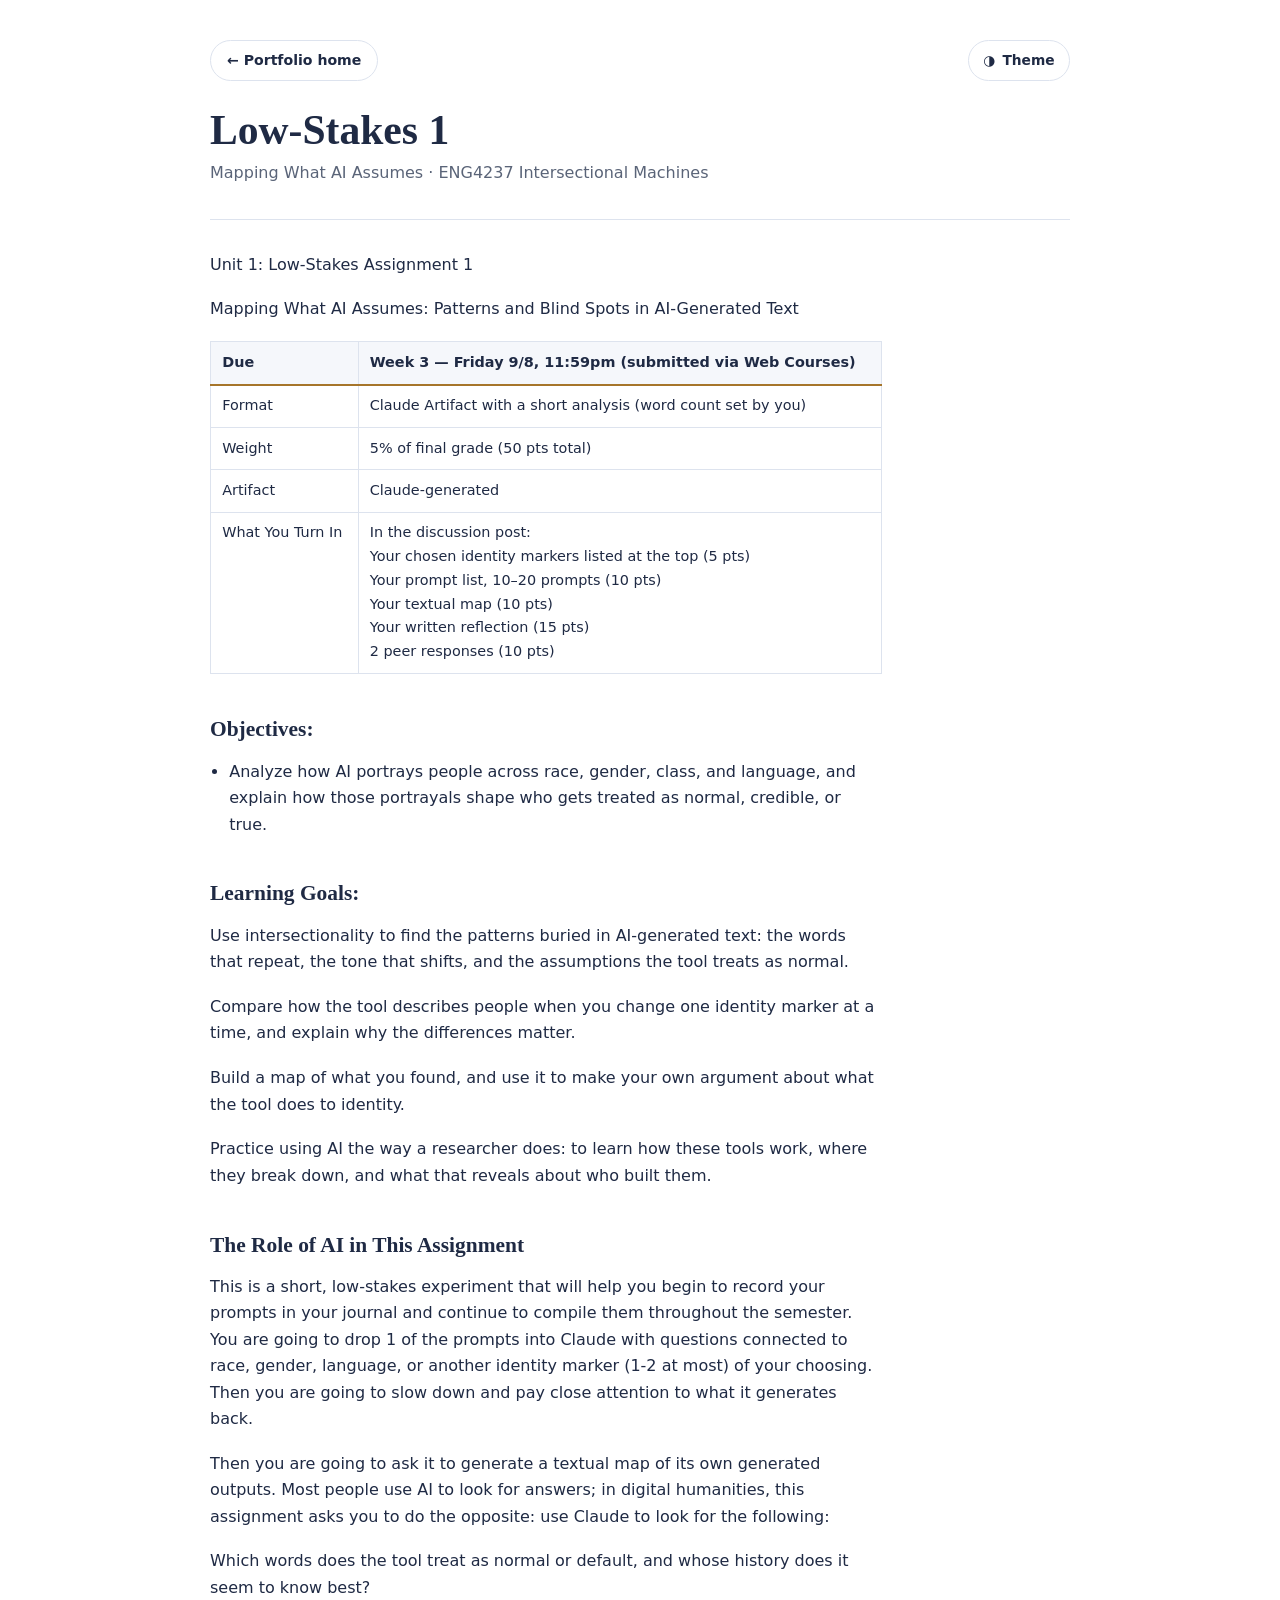
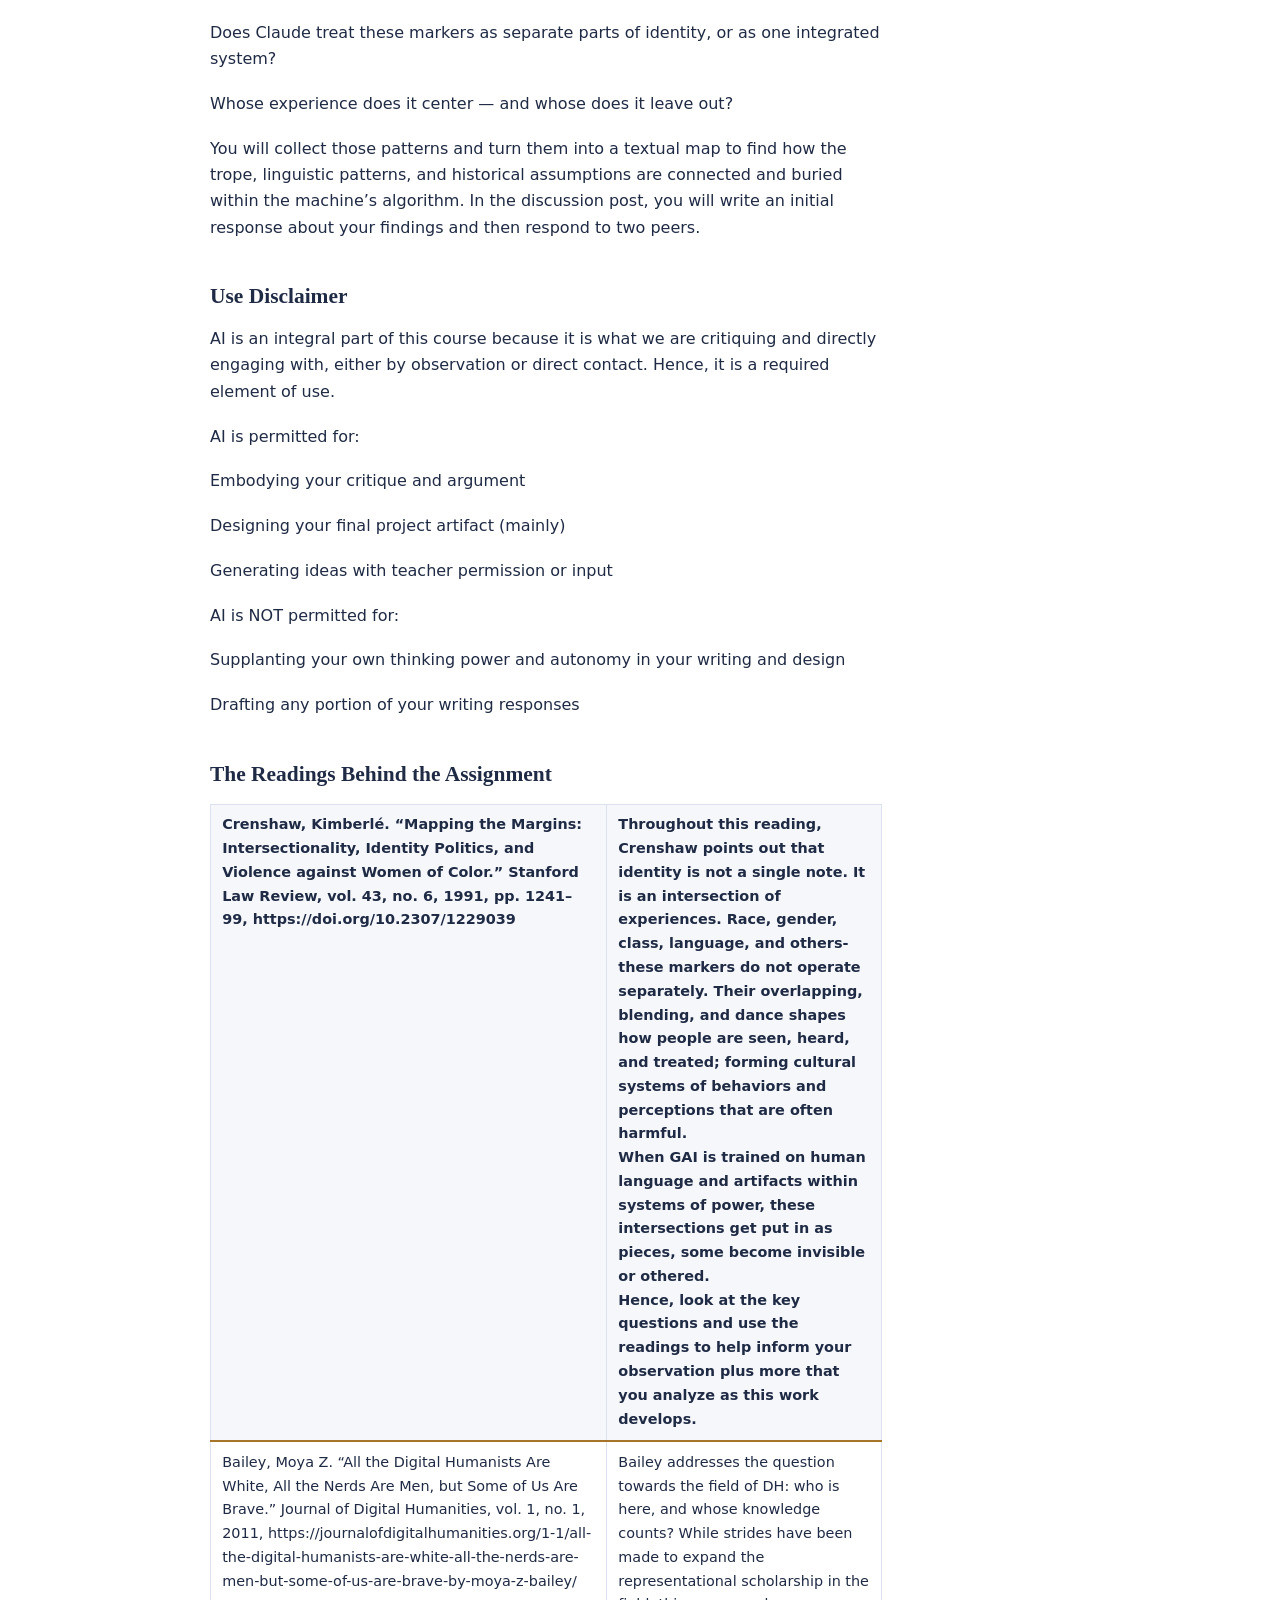
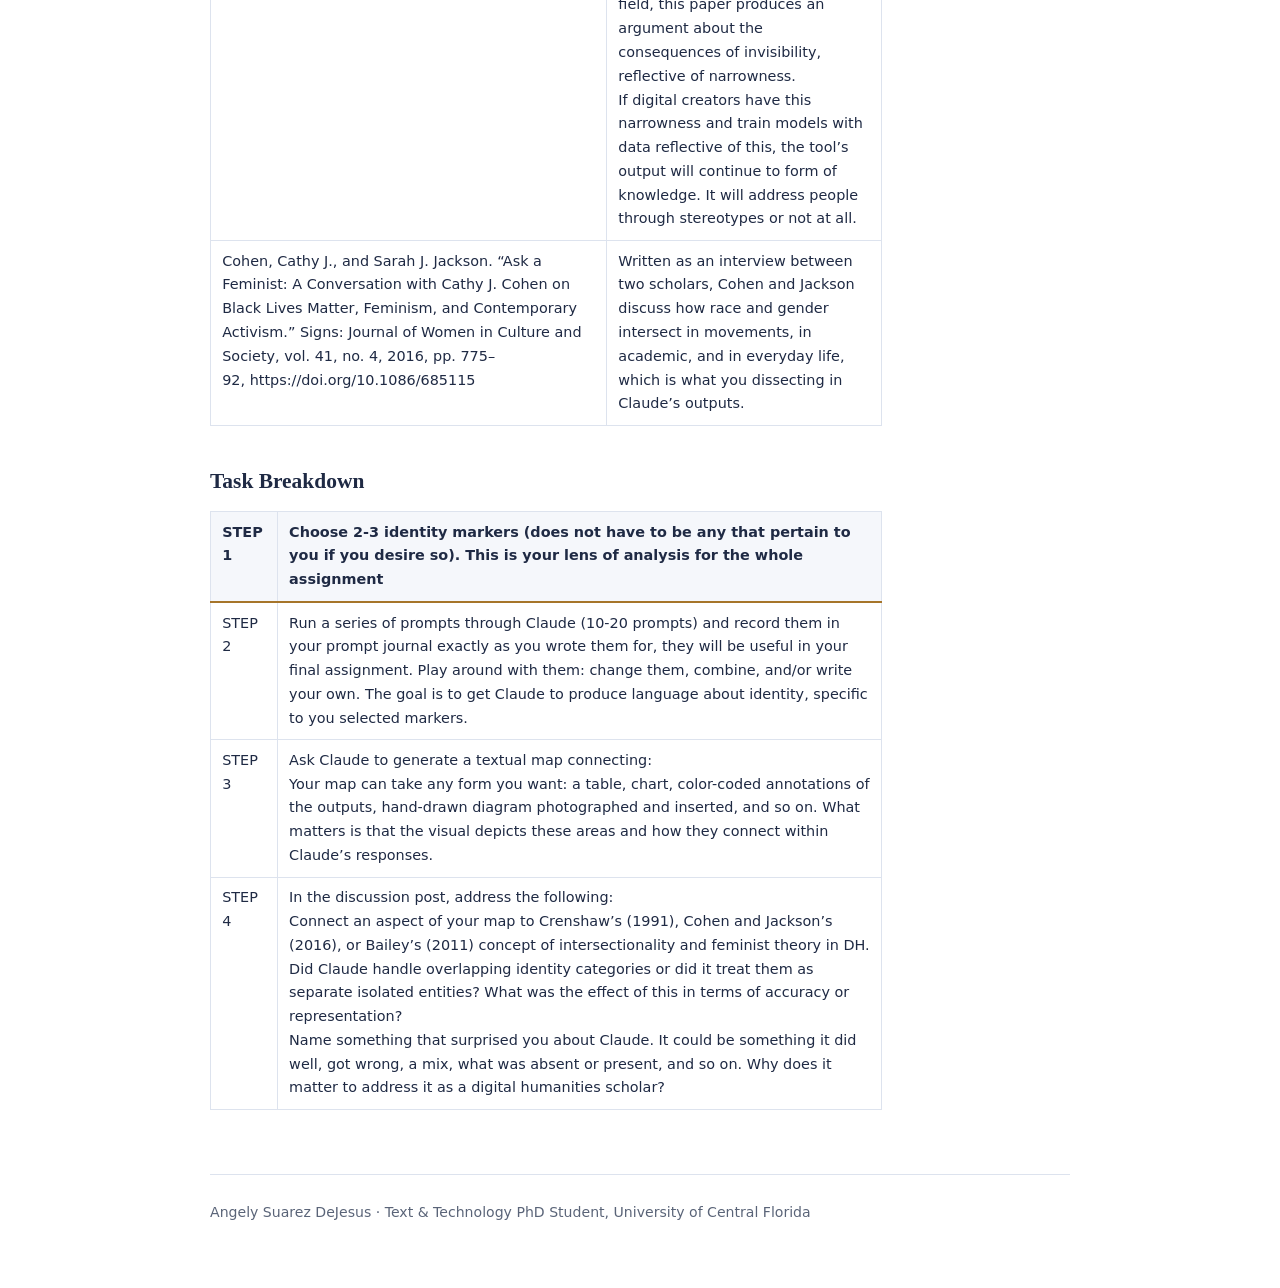
==== low-stakes-1.html @ 9d3883b4 "Match the assignment document palette and add a theme toggle The site had borrowed its colours from " ====
<!DOCTYPE html>
<html lang="en">
<head>
<meta charset="utf-8">
<meta name="viewport" content="width=device-width,initial-scale=1">
<title>Low-Stakes 1 — ENG4237</title>
<meta name="description" content="Low-Stakes 1: Mapping What AI Assumes.">
<link rel="stylesheet" href="assets/style.css">
<script>(function(){try{var t=localStorage.getItem("theme");
if(t){document.documentElement.setAttribute("data-theme",t);}}catch(e){}})();</script>
<link rel="icon" href="data:image/svg+xml,%3Csvg xmlns='http://www.w3.org/2000/svg' viewBox='0 0 100 100'%3E%3Ccircle cx='50' cy='50' r='46' fill='%236b2d5c'/%3E%3Ctext x='50' y='68' font-size='54' text-anchor='middle' fill='%23fff' font-family='Georgia,serif'%3EIM%3C/text%3E%3C/svg%3E">
</head>
<body>
<a class="skip" href="#main">Skip to content</a>
<div class="wrap">
<div class="topbar"><a class="homebtn" href="index.html">&larr; Portfolio home</a><button class="themebtn" type="button" data-theme-toggle
        aria-label="Switch between light and dark">
  <span aria-hidden="true" class="t-dark">◑</span>
  <span aria-hidden="true" class="t-light">◐</span>
  <span class="t-label">Theme</span>
</button></div>
<div class="page-head">
  <h1>Low-Stakes 1</h1>
  <p class="role">Mapping What AI Assumes · ENG4237 Intersectional Machines</p>
</div>
<main id="main" class="prose">
<p>Unit 1:  Low-Stakes Assignment 1</p>
<p>Mapping What AI Assumes: Patterns and Blind Spots in AI-Generated Text</p>
<div class="tablewrap"><table><tr><th>Due</th><th>Week 3 — Friday 9/8, 11:59pm (submitted via Web Courses)</th></tr><tr><td>Format</td><td>Claude Artifact with a short analysis (word count set by you)</td></tr><tr><td>Weight</td><td>5% of final grade (50 pts total)</td></tr><tr><td>Artifact </td><td>Claude-generated</td></tr><tr><td>What You Turn In</td><td>In the discussion post:<br>Your chosen identity markers listed at the top (5 pts)<br>Your prompt list, 10–20 prompts (10 pts)<br>Your textual map (10 pts)<br>Your written reflection (15 pts)<br>2 peer responses (10 pts)</td></tr></table></div>
<h2>Objectives:</h2>
<ul><li>Analyze how AI portrays people across race, gender, class, and language, and explain how those portrayals shape who gets treated as normal, credible, or true.</li></ul>
<h2>Learning Goals:</h2>
<p>Use intersectionality to find the patterns buried in AI-generated text: the words that repeat, the tone that shifts, and the assumptions the tool treats as normal.</p>
<p>Compare how the tool describes people when you change one identity marker at a time, and explain why the differences matter.</p>
<p>Build a map of what you found, and use it to make your own argument about what the tool does to identity.</p>
<p>Practice using AI the way a researcher does: to learn how these tools work, where they break down, and what that reveals about who built them.</p>
<h2>The Role of AI in This Assignment</h2>
<p>This is a short, low-stakes experiment that will help you begin to record your prompts in your journal and continue to compile them throughout the semester. You are going to drop 1 of the prompts into Claude with questions connected to race, gender, language, or another identity marker (1-2 at most) of your choosing. Then you are going to slow down and pay close attention to what it generates back.</p>
<p>Then you are going to ask it to generate a textual map of its own generated outputs. Most people use AI to look for answers; in digital humanities, this assignment asks you to do the opposite: use Claude to look for the following:</p>
<p>Which words does the tool treat as normal or default, and whose history does it seem to know best?</p>
<p>Does Claude treat these markers as separate parts of identity, or as one integrated system?</p>
<p>Whose experience does it center — and whose does it leave out?</p>
<p>You will collect those patterns and turn them into a textual map to find how the trope, linguistic patterns, and historical assumptions are connected and buried within the machine’s algorithm. In the discussion post, you will write an initial response about your findings and then respond to two peers.</p>
<h2>Use Disclaimer</h2>
<p>AI is an integral part of this course because it is what we are critiquing and directly engaging with, either by observation or direct contact. Hence, it is a required element of use.</p>
<p>AI is permitted for:</p>
<p>Embodying your critique and argument</p>
<p>Designing your final project artifact (mainly)</p>
<p>Generating ideas with teacher permission or input</p>
<p>AI is NOT permitted for:</p>
<p>Supplanting your own thinking power and autonomy in your writing and design</p>
<p>Drafting any portion of your writing responses</p>
<h2>The Readings Behind the Assignment</h2>
<div class="tablewrap"><table><tr><th>Crenshaw, Kimberlé. “Mapping the Margins: Intersectionality, Identity Politics, and Violence against Women of Color.” Stanford Law Review, vol. 43, no. 6, 1991, pp. 1241–99,  https://doi.org/10.2307/1229039</th><th>Throughout this reading, Crenshaw points out that identity is not a single note. It is an intersection of experiences. Race, gender, class, language, and others-these markers do not operate separately. Their overlapping, blending, and dance shapes how people are seen, heard, and treated; forming cultural systems of behaviors and perceptions that are often harmful. <br>When GAI is trained on human language and artifacts within systems of power, these intersections get put in as pieces, some become invisible or othered. <br>Hence, look at the key questions and use the readings to help inform your observation plus more that you analyze as this work develops.</th></tr><tr><td>Bailey, Moya Z. “All the Digital Humanists Are White, All the Nerds Are Men, but Some of Us Are Brave.” Journal of Digital Humanities, vol. 1, no. 1, 2011, https://journalofdigitalhumanities.org/1-1/all-the-digital-humanists-are-white-all-the-nerds-are-men-but-some-of-us-are-brave-by-moya-z-bailey/</td><td>Bailey addresses the question towards the field of DH: who is here, and whose knowledge counts? While strides have been made to expand the representational scholarship in the field, this paper produces an argument about the consequences of invisibility, reflective of narrowness. <br>If digital creators have this narrowness and train models with data reflective of this, the tool’s output will continue to form of knowledge. It will address people through stereotypes or not at all.</td></tr><tr><td>Cohen, Cathy J., and Sarah J. Jackson. “Ask a Feminist: A Conversation with Cathy J. Cohen on Black Lives Matter, Feminism, and Contemporary Activism.” Signs: Journal of Women in Culture and Society, vol. 41, no. 4, 2016, pp. 775–92, https://doi.org/10.1086/685115</td><td>Written as an interview between two scholars, Cohen and Jackson discuss how race and gender intersect in movements, in academic, and in everyday life, which is what you dissecting in Claude’s outputs. </td></tr></table></div>
<h2>Task Breakdown</h2>
<div class="tablewrap"><table><tr><th>STEP 1</th><th>Choose 2-3 identity markers (does not have to be any that pertain to you if you desire so). This is your lens of analysis for the whole assignment</th></tr><tr><td>STEP 2</td><td>Run a series of prompts through Claude (10-20 prompts) and record them in your prompt journal exactly as you wrote them for, they will be useful in your final assignment. Play around with them: change them, combine, and/or write your own. The goal is to get Claude to produce language about identity, specific to you selected markers.</td></tr><tr><td>STEP 3</td><td>Ask Claude to generate a textual map connecting:<br>Your map can take any form you want: a table, chart, color-coded annotations of the outputs, hand-drawn diagram photographed and inserted, and so on. What matters is that the visual depicts these areas and how they connect within Claude’s responses. </td></tr><tr><td>STEP 4</td><td>In the discussion post, address the following:<br>Connect an aspect of your map to Crenshaw’s (1991), Cohen and Jackson’s (2016), or Bailey’s (2011) concept of intersectionality and feminist theory in DH. <br>Did Claude handle overlapping identity categories or did it treat them as separate isolated entities? What was the effect of this in terms of accuracy or representation?<br>Name something that surprised you about Claude. It could be something it did well, got wrong, a mix, what was absent or present, and so on. Why does it matter to address it as a digital humanities scholar?</td></tr></table></div>
</main>
<footer>Angely Suarez DeJesus · Text &amp; Technology PhD Student, University of Central Florida</footer>
</div>
<script>
document.querySelectorAll("[data-theme-toggle]").forEach(function(btn){
  btn.addEventListener("click", function(){
    var root = document.documentElement;
    var dark = root.getAttribute("data-theme") === "dark" ||
      (!root.getAttribute("data-theme") &&
       matchMedia("(prefers-color-scheme: dark)").matches);
    var next = dark ? "light" : "dark";
    root.setAttribute("data-theme", next);
    try { localStorage.setItem("theme", next); } catch (e) {}
  });
});
</script>
</body>
</html>
---- assets/style.css ----
:root{
  --font-sans:"Segoe UI",system-ui,-apple-system,Roboto,Helvetica,Arial,sans-serif;
  --font-serif:"Iowan Old Style","Palatino Linotype",Palatino,Georgia,"Times New Roman",serif;
  /* palette taken from the assignment document: deep navy 1F2A44, pale
     blue-grey F5F7FB, bronze accent. The bronze is darkened for link text in
     light mode -- A6752A only reaches 4.04:1 on white, under the AA floor. */
  --bg:#ffffff; --text:#1f2a44; --text-soft:#5a6478; --line:#dde3ee;
  --card:#1f2a44; --card-text:#ffffff; --card-soft:#c3cbdb;
  --accent:#8c6224; --accent-line:#a6752a; --accent-soft:#f5f7fb;
  --focus:#1a73e8; --radius:16px; --maxw:900px;
  --shadow:0 2px 6px rgba(0,0,0,.14),0 14px 40px rgba(0,0,0,.10);
  --shadow-sm:0 1px 3px rgba(0,0,0,.16);
}
:root[data-theme="dark"]{
  --bg:#141b2b; --text:#eef1f7; --text-soft:#a9b2c4; --line:#2b3448;
  --card:#f5f7fb; --card-text:#1f2a44; --card-soft:#5a6478;
  --accent:#c08a3e; --accent-line:#c08a3e; --accent-soft:#1c2437;
  --focus:#7db1ff;
  --shadow:0 2px 6px rgba(0,0,0,.5),0 16px 44px rgba(0,0,0,.45);
}
@media (prefers-color-scheme:dark){
  :root:not([data-theme="light"]){
    --bg:#141b2b; --text:#eef1f7; --text-soft:#a9b2c4; --line:#2b3448;
    --card:#f5f7fb; --card-text:#1f2a44; --card-soft:#5a6478;
    --accent:#c08a3e; --accent-line:#c08a3e; --accent-soft:#1c2437;
    --focus:#7db1ff;
    --shadow:0 2px 6px rgba(0,0,0,.5),0 16px 44px rgba(0,0,0,.45);
  }
}
*{box-sizing:border-box}
body{margin:0;background:var(--bg);color:var(--text);font-family:var(--font-sans);
  line-height:1.65;-webkit-font-smoothing:antialiased}
.wrap{max-width:var(--maxw);margin:0 auto;padding:2.5rem 1.25rem 4rem}
a{color:inherit}
:focus-visible{outline:3px solid var(--focus);outline-offset:3px;border-radius:6px}
.skip{position:absolute;left:-9999px}
.skip:focus{left:1rem;top:1rem;position:fixed;background:var(--bg);padding:.6rem 1rem;
  border:2px solid var(--focus);border-radius:8px;z-index:99}

/* ---------- masthead ---------- */
.masthead{display:flex;gap:1.6rem;align-items:center;flex-wrap:wrap;
  padding-bottom:2rem;border-bottom:1px solid var(--line)}
.portrait{width:132px;height:132px;border-radius:50%;flex:0 0 auto;position:relative;
  background:var(--accent-soft);display:grid;place-items:center;overflow:hidden;
  box-shadow:var(--shadow-sm)}
.portrait img{position:absolute;inset:0;width:100%;height:100%;
  object-fit:cover;display:block}
.portrait .initials{font-family:var(--font-serif);font-size:2.4rem;color:var(--accent);
  letter-spacing:.02em}
.masthead-text{flex:1 1 18rem;min-width:0}
h1{font-family:var(--font-serif);font-size:clamp(1.9rem,4vw,2.6rem);line-height:1.15;
  margin:0 0 .35rem}
.role{color:var(--text-soft);margin:0 0 .6rem}
.contact{font-size:.94rem;color:var(--text-soft);margin:0}
.contact a{color:var(--accent);text-decoration-thickness:1px;text-underline-offset:3px}

/* ---------- intro ---------- */
.intro{font-family:var(--font-serif);font-size:1.16rem;line-height:1.6;
  margin:2rem 0 .5rem;max-width:62ch}

/* ---------- clickable cards ---------- */
h2.section-label{font-size:.82rem;letter-spacing:.12em;text-transform:uppercase;
  color:var(--text-soft);font-weight:700;margin:2.6rem 0 1rem}
.cards{display:grid;gap:1rem;grid-template-columns:1fr;list-style:none;padding:0;margin:0}
@media(min-width:680px){.cards{grid-template-columns:1fr 1fr}.cards li.wide{grid-column:1/-1}}
.card{display:block;text-decoration:none;background:var(--card);color:var(--card-text);
  border-radius:var(--radius);padding:1.5rem 1.6rem;height:100%;
  box-shadow:var(--shadow-sm);transition:transform .16s ease,box-shadow .16s ease}
.card:hover,.card:focus-visible{transform:translateY(-3px);box-shadow:var(--shadow)}
.card .eyebrow{font-size:.75rem;letter-spacing:.11em;text-transform:uppercase;
  color:var(--card-soft);font-weight:700;display:block;margin-bottom:.5rem}
.card h3{font-family:var(--font-serif);font-size:1.32rem;margin:0 0 .5rem;line-height:1.25}
.card p{margin:0;color:var(--card-soft);font-size:.95rem;line-height:1.55}
.card .go{display:inline-block;margin-top:.9rem;font-size:.88rem;font-weight:600;
  color:var(--card-text);border-bottom:1px solid currentColor;padding-bottom:1px}

/* ---------- top bar: home button + theme toggle ---------- */
.topbar{display:flex;align-items:center;gap:.6rem;margin-bottom:1.6rem}
.topbar-end{justify-content:flex-end}
.themebtn{margin-left:auto;display:inline-flex;align-items:center;gap:.45rem;
  padding:.5rem .9rem;border:1px solid var(--line);border-radius:999px;
  background:transparent;color:var(--text);font:inherit;font-size:.86rem;
  font-weight:600;cursor:pointer;
  transition:background .15s ease,border-color .15s ease,color .15s ease}
.themebtn:hover,.themebtn:focus-visible{background:var(--accent-soft);
  border-color:var(--accent-line);color:var(--accent)}
.themebtn .t-light{display:none}
:root[data-theme="dark"] .themebtn .t-dark{display:none}
:root[data-theme="dark"] .themebtn .t-light{display:inline}
@media (prefers-color-scheme:dark){
  :root:not([data-theme="light"]) .themebtn .t-dark{display:none}
  :root:not([data-theme="light"]) .themebtn .t-light{display:inline}
}

/* ---------- home button ---------- */
.homebtn{display:inline-block;padding:.5rem 1rem;
  border:1px solid var(--line);border-radius:999px;text-decoration:none;
  font-size:.88rem;font-weight:600;color:var(--text);
  transition:background .15s ease,border-color .15s ease}
.homebtn:hover,.homebtn:focus-visible{background:var(--accent-soft);
  border-color:var(--accent);color:var(--accent)}

/* ---------- reading page ---------- */
.page-head{padding-bottom:1.4rem;border-bottom:1px solid var(--line);margin-bottom:2rem}
.back{display:inline-block;font-size:.9rem;color:var(--accent);text-decoration:none;
  margin-bottom:1.2rem;font-weight:600}
.back:hover{text-decoration:underline}
.prose{max-width:66ch}
.prose h2{font-family:var(--font-serif);font-size:1.34rem;margin:2.4rem 0 .7rem}
.prose p{margin:0 0 1.15rem}
.prose ul{margin:0 0 1.15rem 1.2rem;padding:0}
.prose li{margin:0 0 .4rem}
.tablewrap{overflow-x:auto;margin:0 0 1.6rem;-webkit-overflow-scrolling:touch}
.prose table{border-collapse:collapse;min-width:100%;font-size:.9rem}
.prose th,.prose td{border:1px solid var(--line);padding:.55rem .7rem;
  text-align:left;vertical-align:top}
.prose th{background:var(--accent-soft);font-weight:700;
  border-bottom:2px solid var(--accent-line)}
footer{margin-top:4rem;padding-top:1.6rem;border-top:1px solid var(--line);
  color:var(--text-soft);font-size:.88rem}
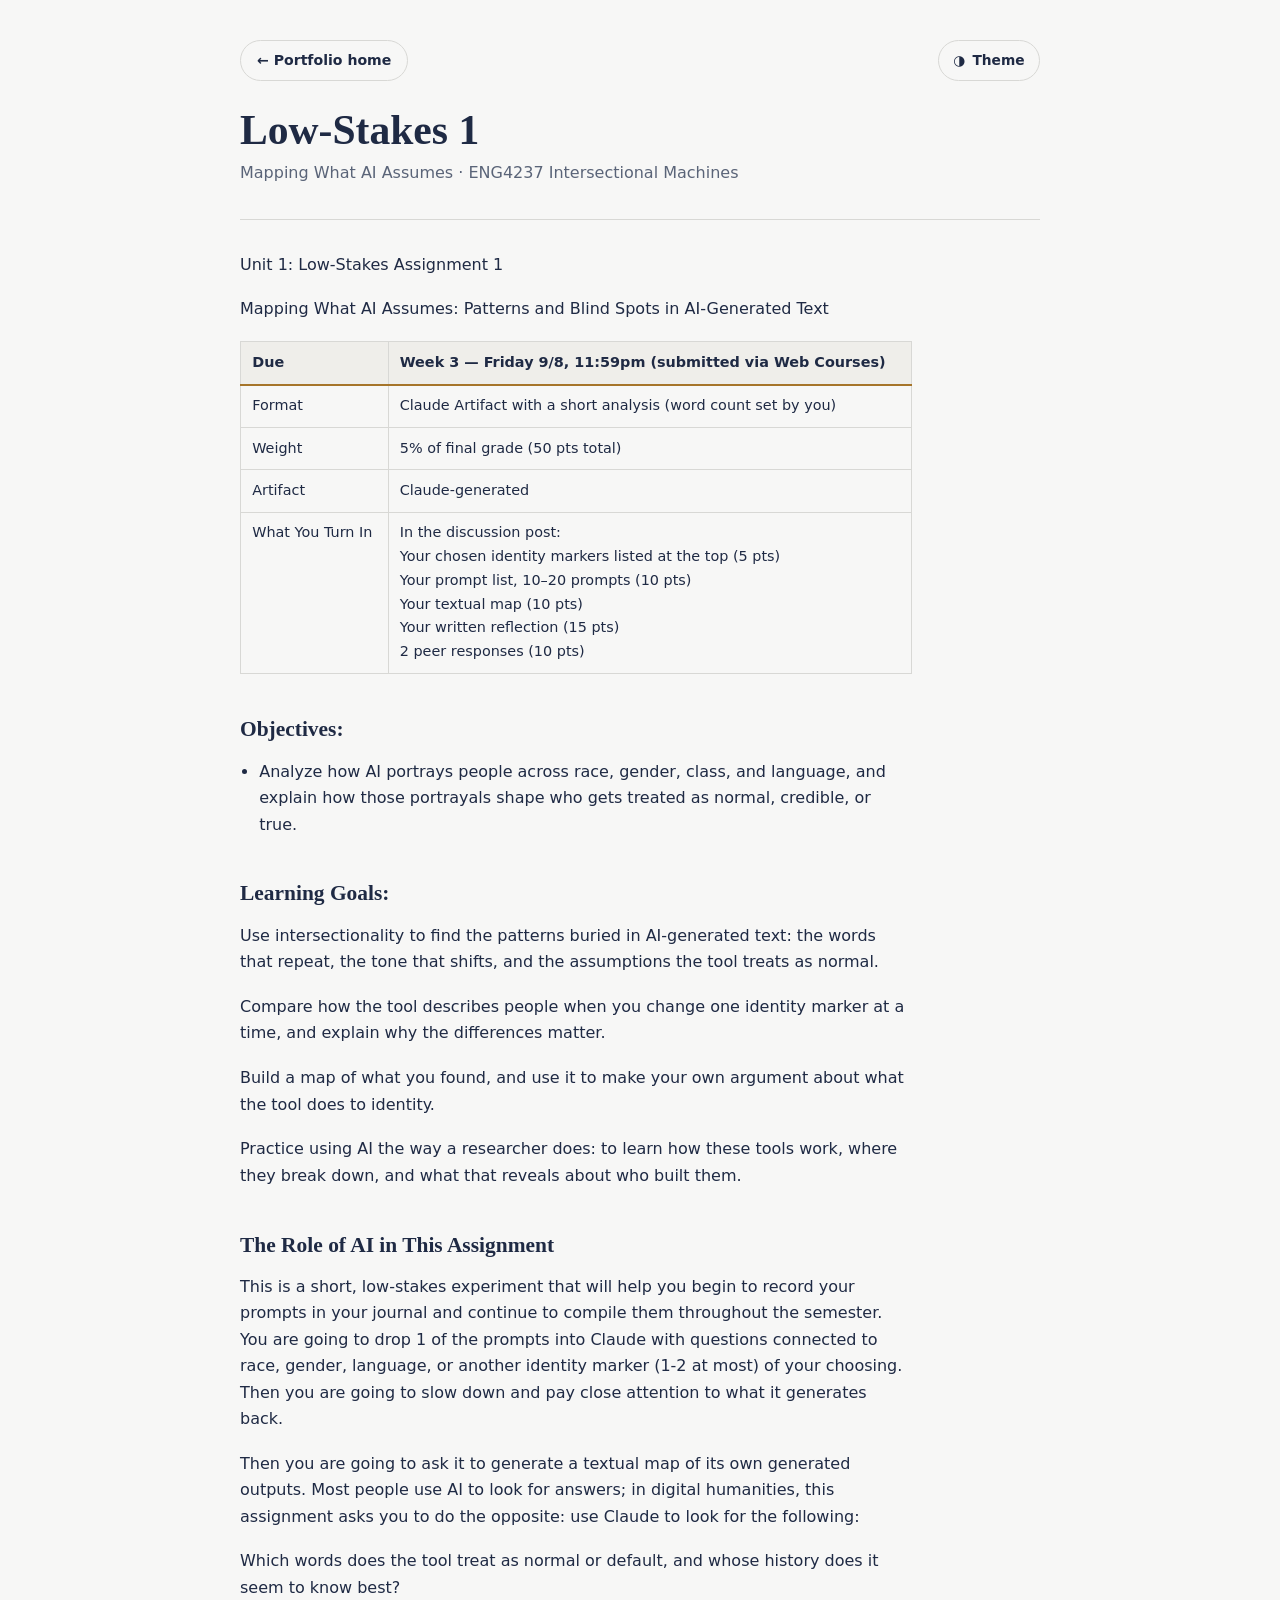
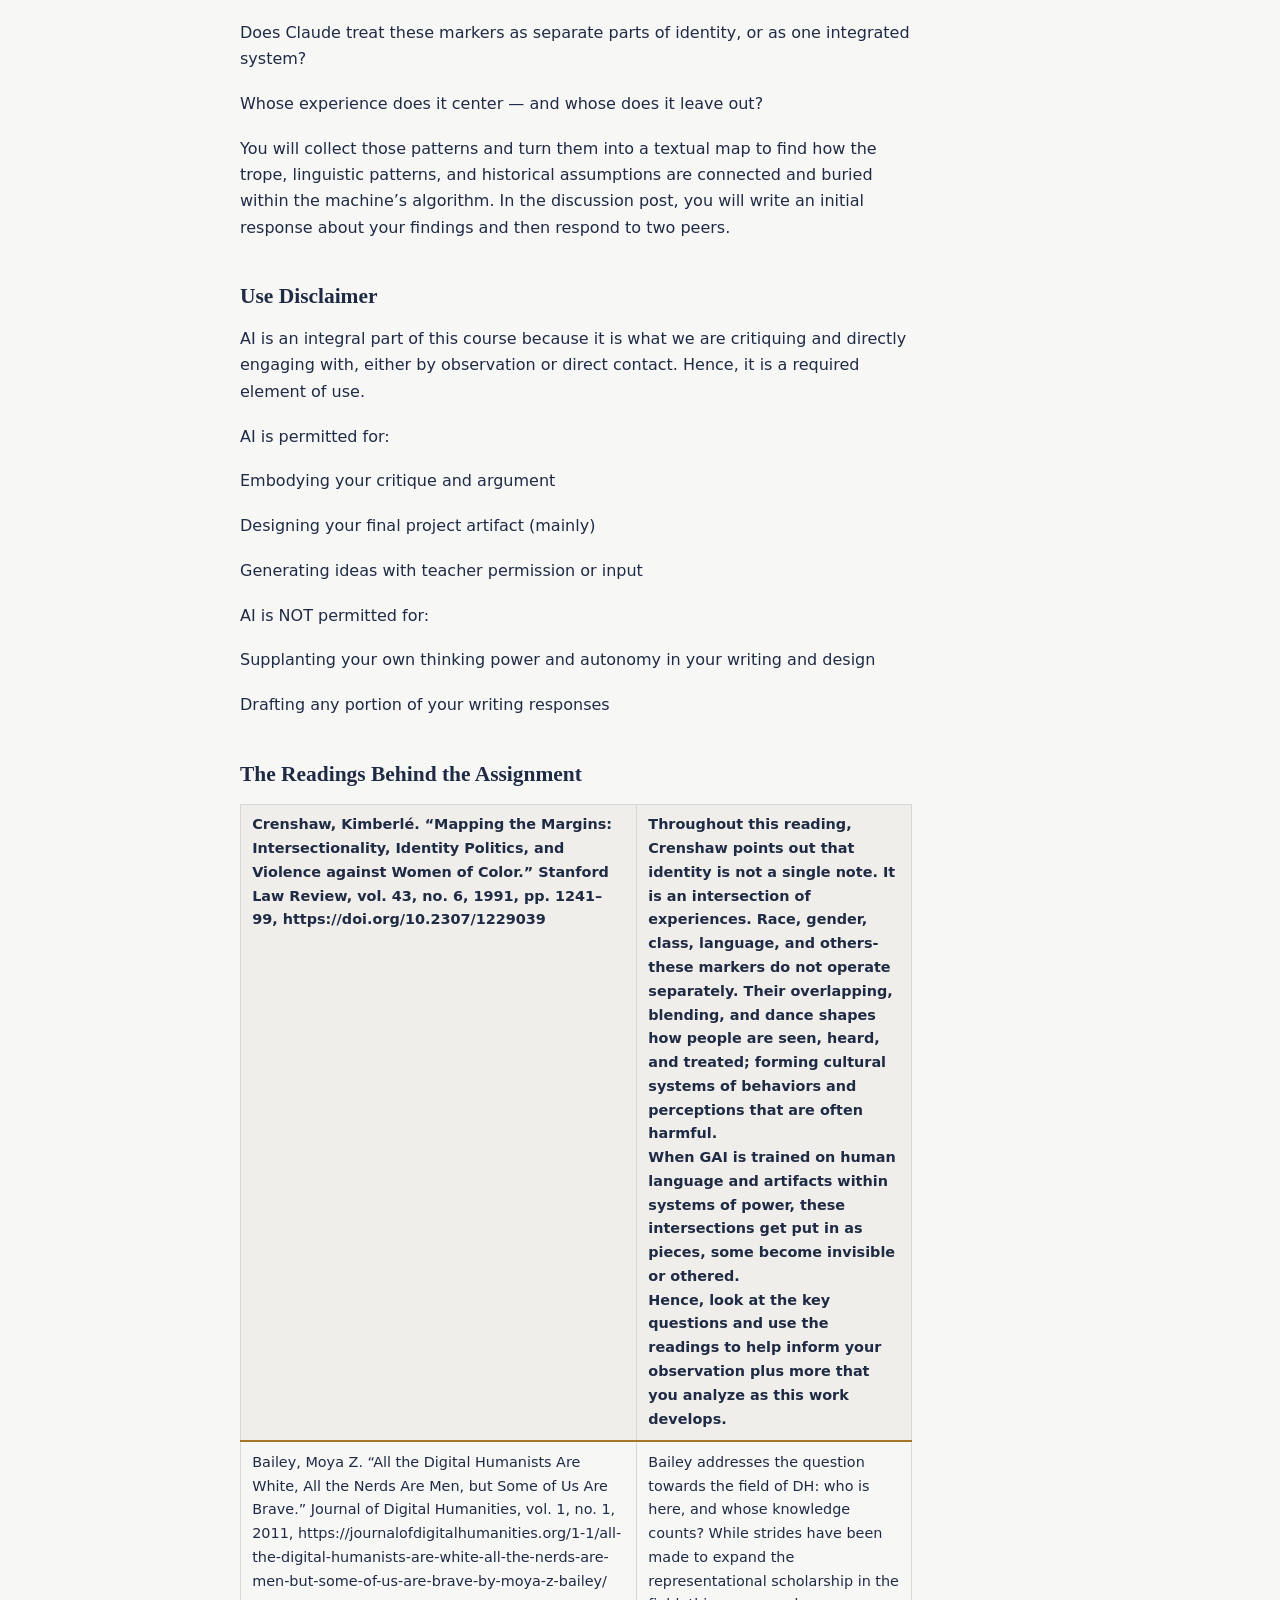
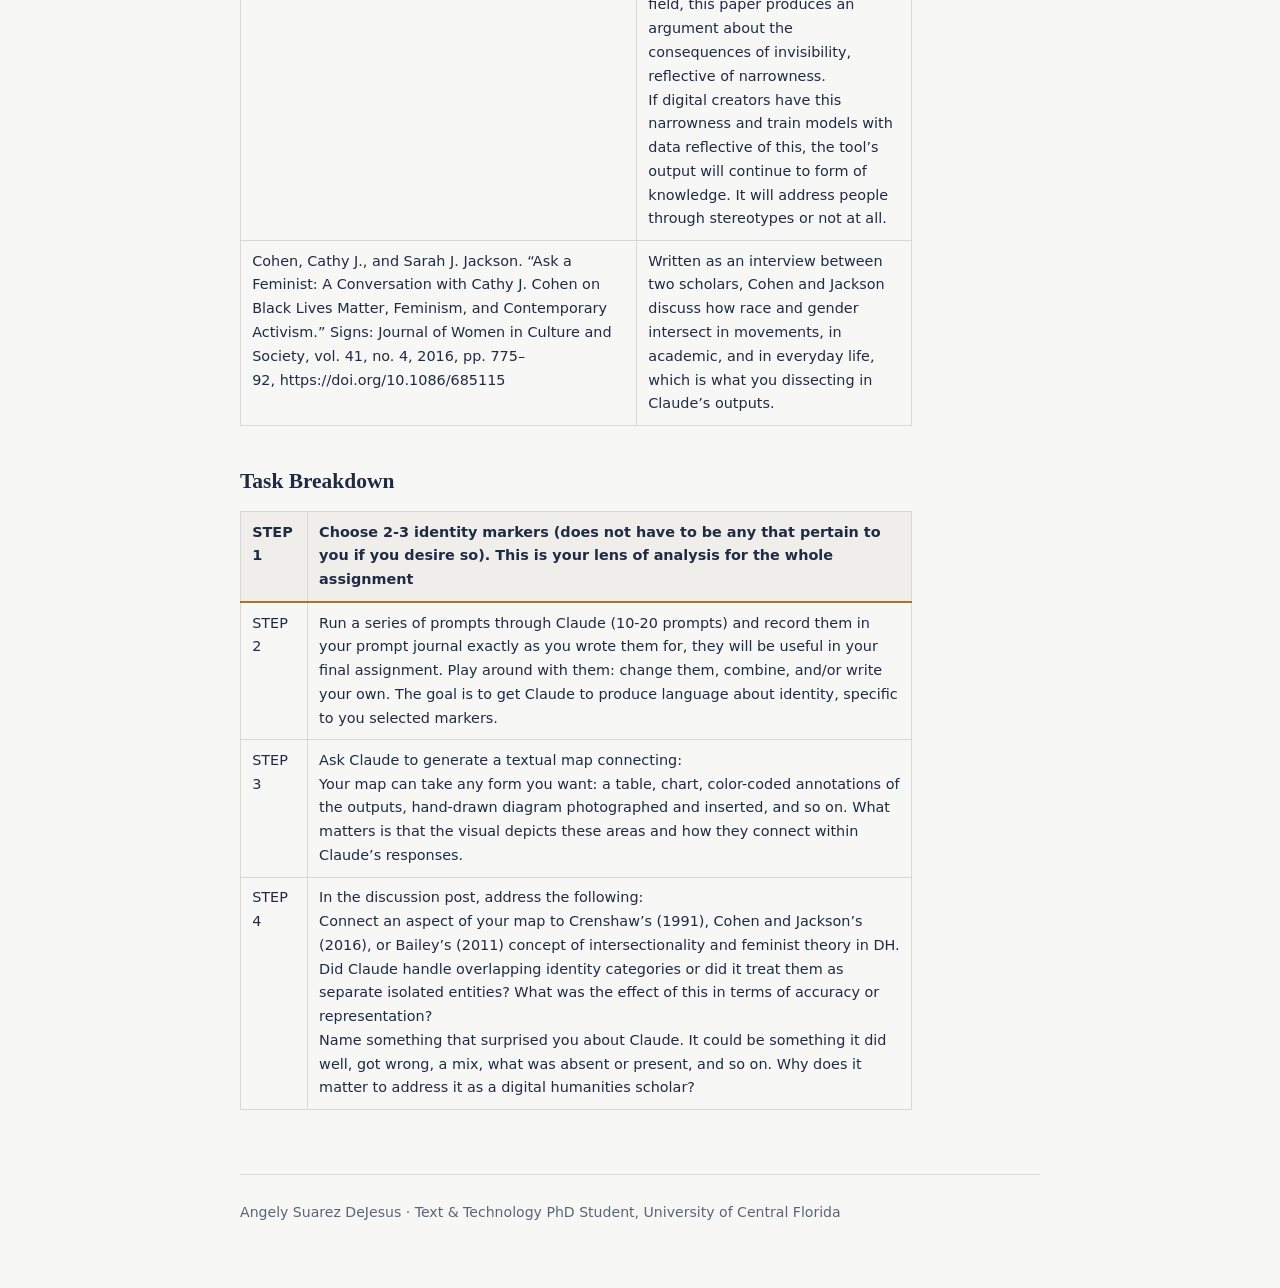
==== commit 4ace299b: "Grey containers in light mode, and version the stylesheet Light mode now sits on a near-white page w" ====
--- a/low-stakes-1.html
+++ b/low-stakes-1.html
@@ -5,7 +5,7 @@
 <meta name="viewport" content="width=device-width,initial-scale=1">
 <title>Low-Stakes 1 — ENG4237</title>
 <meta name="description" content="Low-Stakes 1: Mapping What AI Assumes.">
-<link rel="stylesheet" href="assets/style.css">
+<link rel="stylesheet" href="assets/style.css?v=fbf6eb58">
 <script>(function(){try{var t=localStorage.getItem("theme");
 if(t){document.documentElement.setAttribute("data-theme",t);}}catch(e){}})();</script>
 <link rel="icon" href="data:image/svg+xml,%3Csvg xmlns='http://www.w3.org/2000/svg' viewBox='0 0 100 100'%3E%3Ccircle cx='50' cy='50' r='46' fill='%236b2d5c'/%3E%3Ctext x='50' y='68' font-size='54' text-anchor='middle' fill='%23fff' font-family='Georgia,serif'%3EIM%3C/text%3E%3C/svg%3E">
--- a/assets/style.css
+++ b/assets/style.css
@@ -1,28 +1,30 @@
 :root{
   --font-sans:"Segoe UI",system-ui,-apple-system,Roboto,Helvetica,Arial,sans-serif;
   --font-serif:"Iowan Old Style","Palatino Linotype",Palatino,Georgia,"Times New Roman",serif;
-  /* palette taken from the assignment document: deep navy 1F2A44, pale
-     blue-grey F5F7FB, bronze accent. The bronze is darkened for link text in
-     light mode -- A6752A only reaches 4.04:1 on white, under the AA floor. */
-  --bg:#ffffff; --text:#1f2a44; --text-soft:#5a6478; --line:#dde3ee;
-  --card:#1f2a44; --card-text:#ffffff; --card-soft:#c3cbdb;
-  --accent:#8c6224; --accent-line:#a6752a; --accent-soft:#f5f7fb;
+  /* Page tone is sampled from the blurred background of the portrait, which
+     averages #A7AAA9 -- a soft neutral grey, nothing near black. Cards sit
+     lighter than the page rather than as heavy dark blocks. Navy and bronze
+     carry over from the assignment document. The bronze is darkened for link
+     text: A6752A as written reaches only 4.04:1 on white, under the AA floor. */
+  --bg:#f7f7f6; --text:#1f2a44; --text-soft:#5a6478; --line:#d8d8d5;
+  --card:#e9e9e7; --card-text:#1f2a44; --card-soft:#4f586b;
+  --accent:#855c21; --accent-line:#a6752a; --accent-soft:#efeeea;
   --focus:#1a73e8; --radius:16px; --maxw:900px;
   --shadow:0 2px 6px rgba(0,0,0,.14),0 14px 40px rgba(0,0,0,.10);
   --shadow-sm:0 1px 3px rgba(0,0,0,.16);
 }
 :root[data-theme="dark"]{
-  --bg:#141b2b; --text:#eef1f7; --text-soft:#a9b2c4; --line:#2b3448;
-  --card:#f5f7fb; --card-text:#1f2a44; --card-soft:#5a6478;
-  --accent:#c08a3e; --accent-line:#c08a3e; --accent-soft:#1c2437;
+  --bg:#24262a; --text:#efefee; --text-soft:#b0b2b0; --line:#3a3d42;
+  --card:#2e3135; --card-text:#efefee; --card-soft:#b0b2b0;
+  --accent:#d2a054; --accent-line:#c08a3e; --accent-soft:#32353a;
   --focus:#7db1ff;
   --shadow:0 2px 6px rgba(0,0,0,.5),0 16px 44px rgba(0,0,0,.45);
 }
 @media (prefers-color-scheme:dark){
   :root:not([data-theme="light"]){
-    --bg:#141b2b; --text:#eef1f7; --text-soft:#a9b2c4; --line:#2b3448;
-    --card:#f5f7fb; --card-text:#1f2a44; --card-soft:#5a6478;
-    --accent:#c08a3e; --accent-line:#c08a3e; --accent-soft:#1c2437;
+    --bg:#24262a; --text:#efefee; --text-soft:#b0b2b0; --line:#3a3d42;
+    --card:#2e3135; --card-text:#efefee; --card-soft:#b0b2b0;
+    --accent:#d2a054; --accent-line:#c08a3e; --accent-soft:#32353a;
     --focus:#7db1ff;
     --shadow:0 2px 6px rgba(0,0,0,.5),0 16px 44px rgba(0,0,0,.45);
   }
@@ -30,7 +32,9 @@
 *{box-sizing:border-box}
 body{margin:0;background:var(--bg);color:var(--text);font-family:var(--font-sans);
   line-height:1.65;-webkit-font-smoothing:antialiased}
-.wrap{max-width:var(--maxw);margin:0 auto;padding:2.5rem 1.25rem 4rem}
+.wrap{padding:2.5rem 2.5in 4rem}
+@media (max-width:1180px){.wrap{padding-left:1.25in;padding-right:1.25in}}
+@media (max-width:760px){.wrap{padding-left:1.25rem;padding-right:1.25rem}}
 a{color:inherit}
 :focus-visible{outline:3px solid var(--focus);outline-offset:3px;border-radius:6px}
 .skip{position:absolute;left:-9999px}
@@ -64,6 +68,7 @@
 .cards{display:grid;gap:1rem;grid-template-columns:1fr;list-style:none;padding:0;margin:0}
 @media(min-width:680px){.cards{grid-template-columns:1fr 1fr}.cards li.wide{grid-column:1/-1}}
 .card{display:block;text-decoration:none;background:var(--card);color:var(--card-text);
+  border:1px solid var(--line);border-left:4px solid var(--accent-line);
   border-radius:var(--radius);padding:1.5rem 1.6rem;height:100%;
   box-shadow:var(--shadow-sm);transition:transform .16s ease,box-shadow .16s ease}
 .card:hover,.card:focus-visible{transform:translateY(-3px);box-shadow:var(--shadow)}
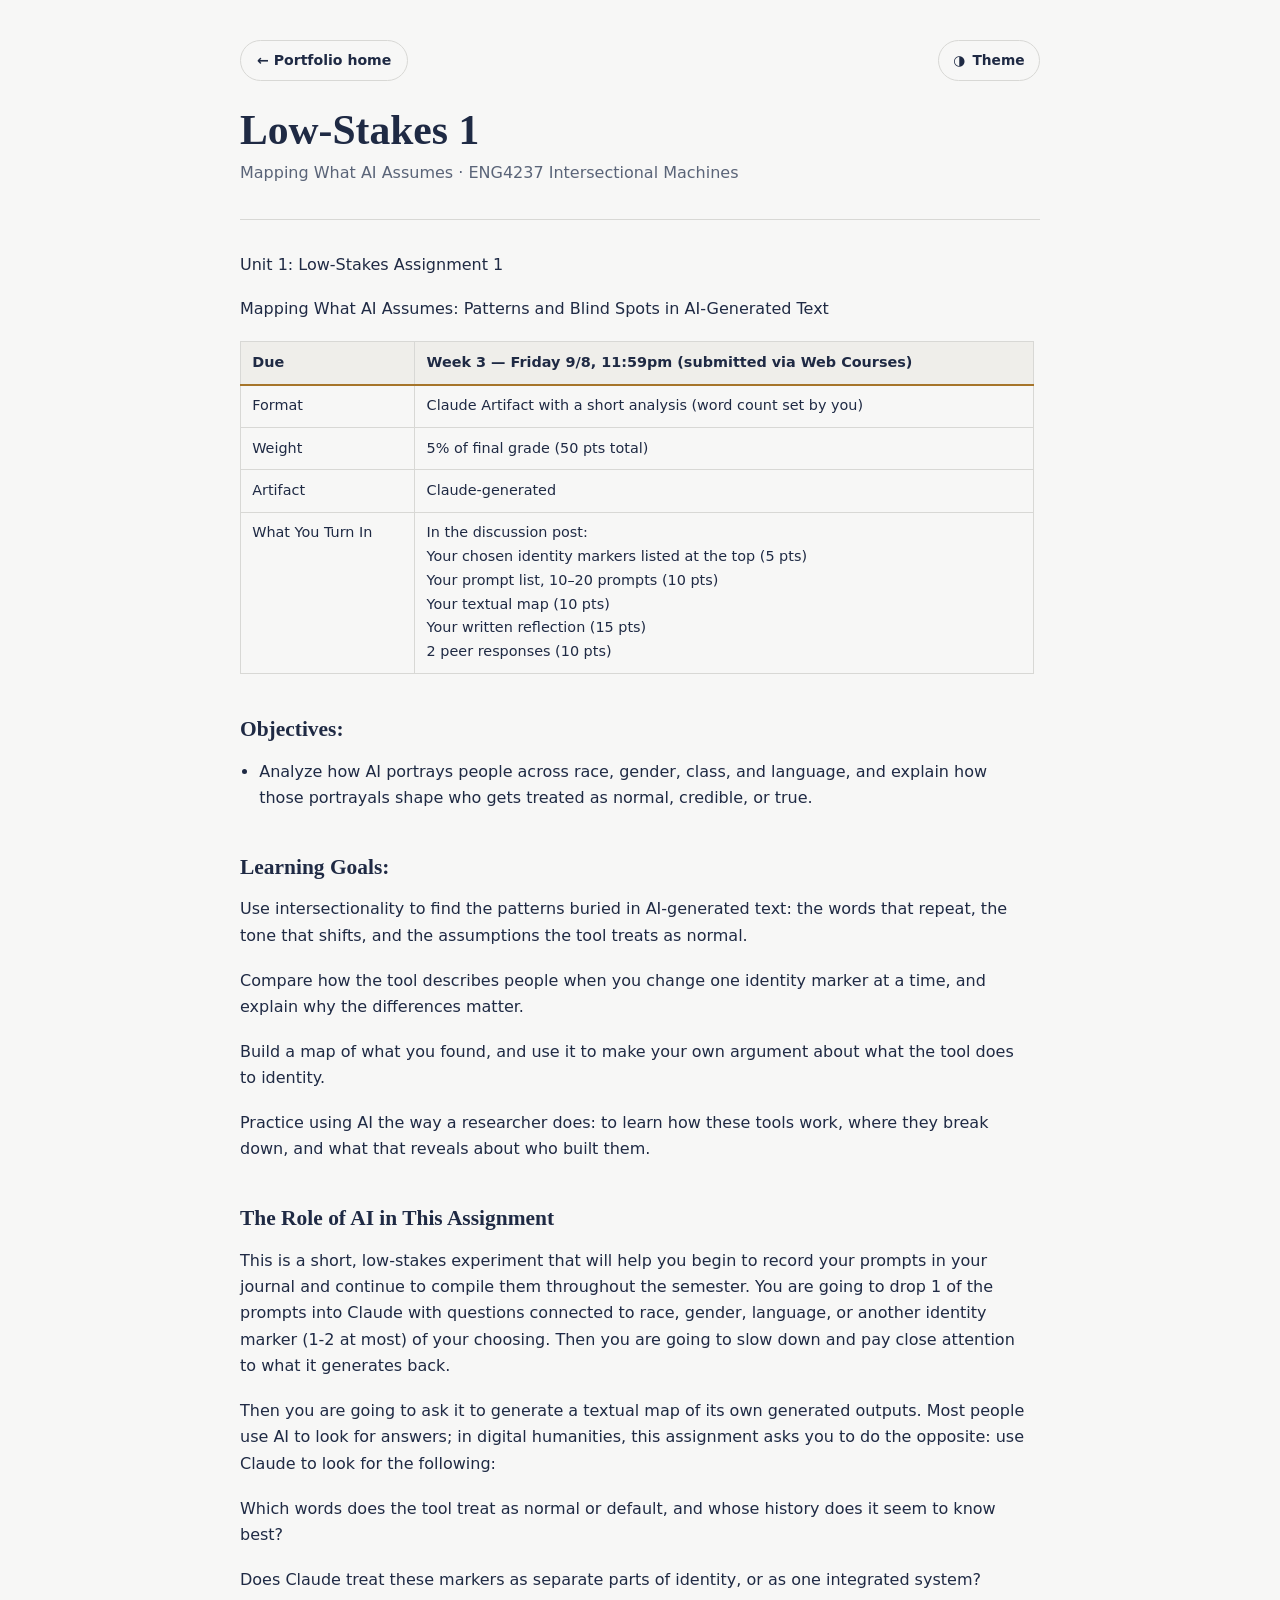
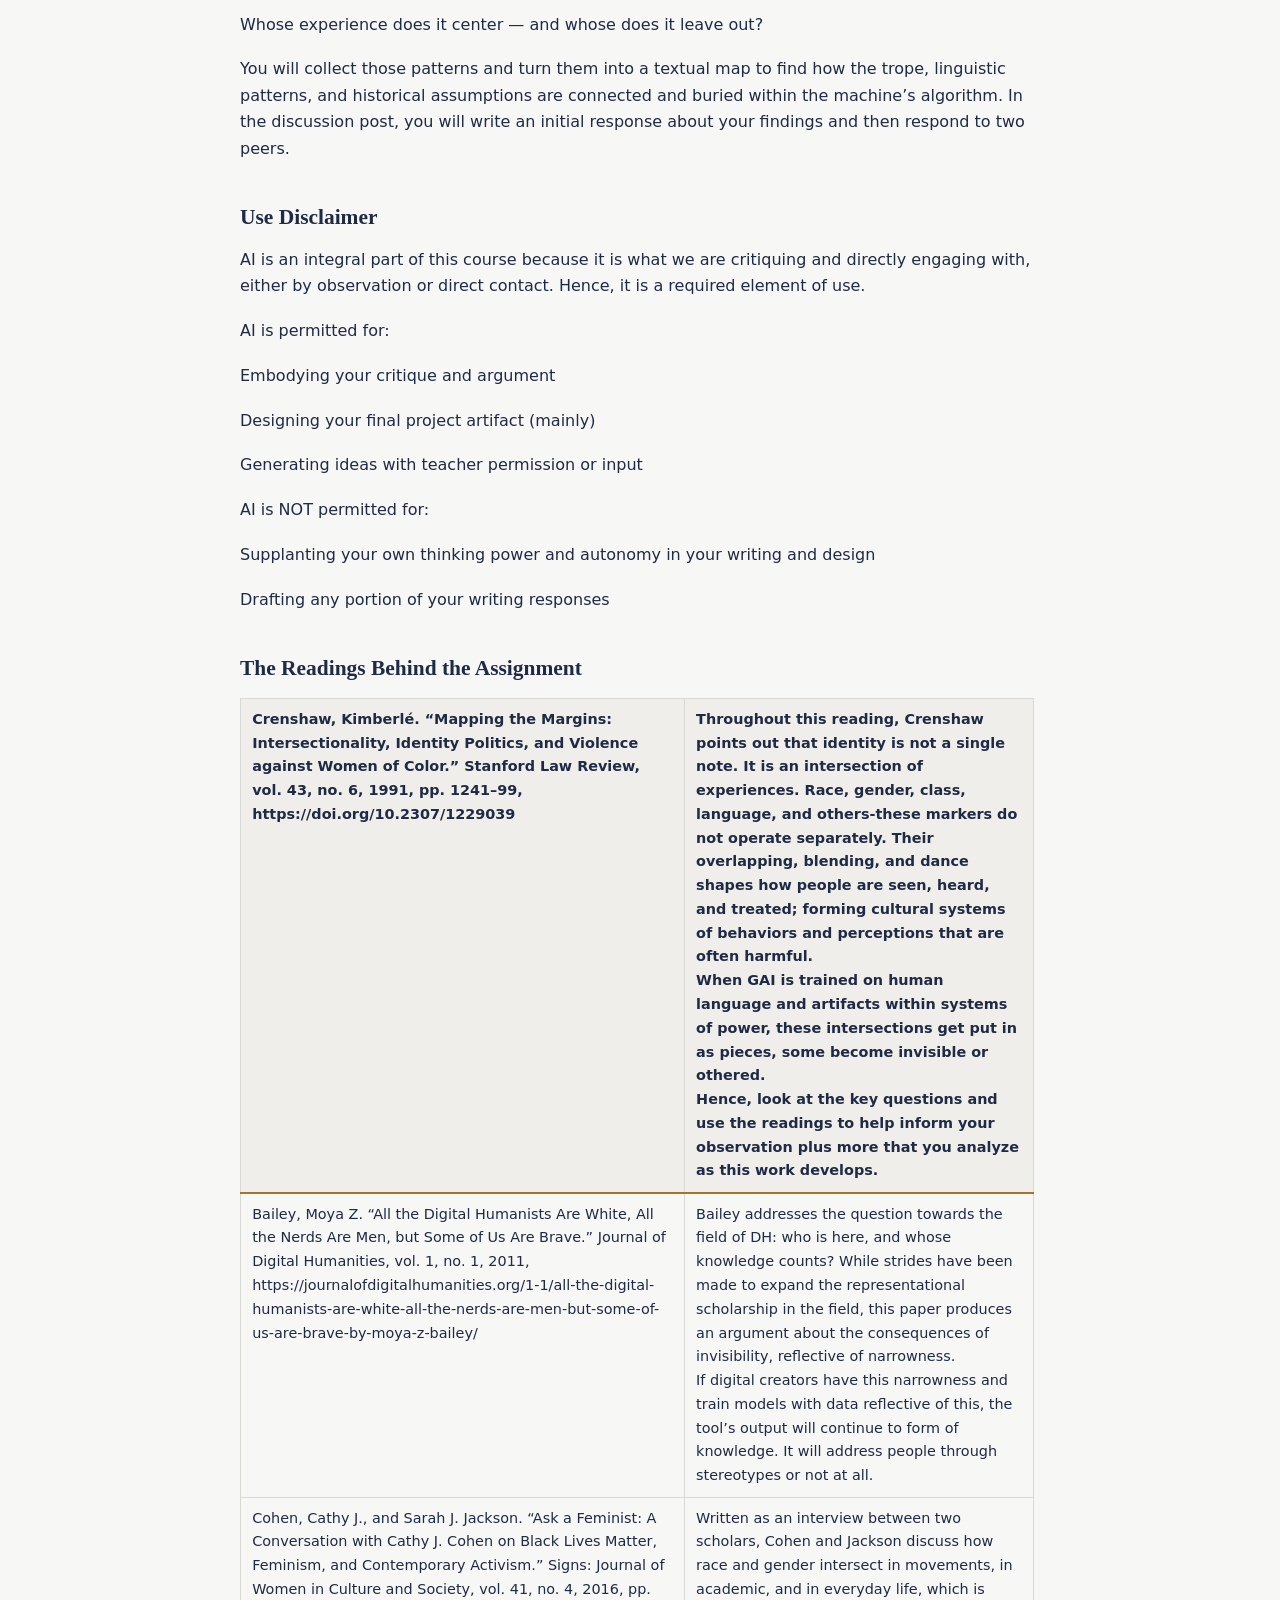
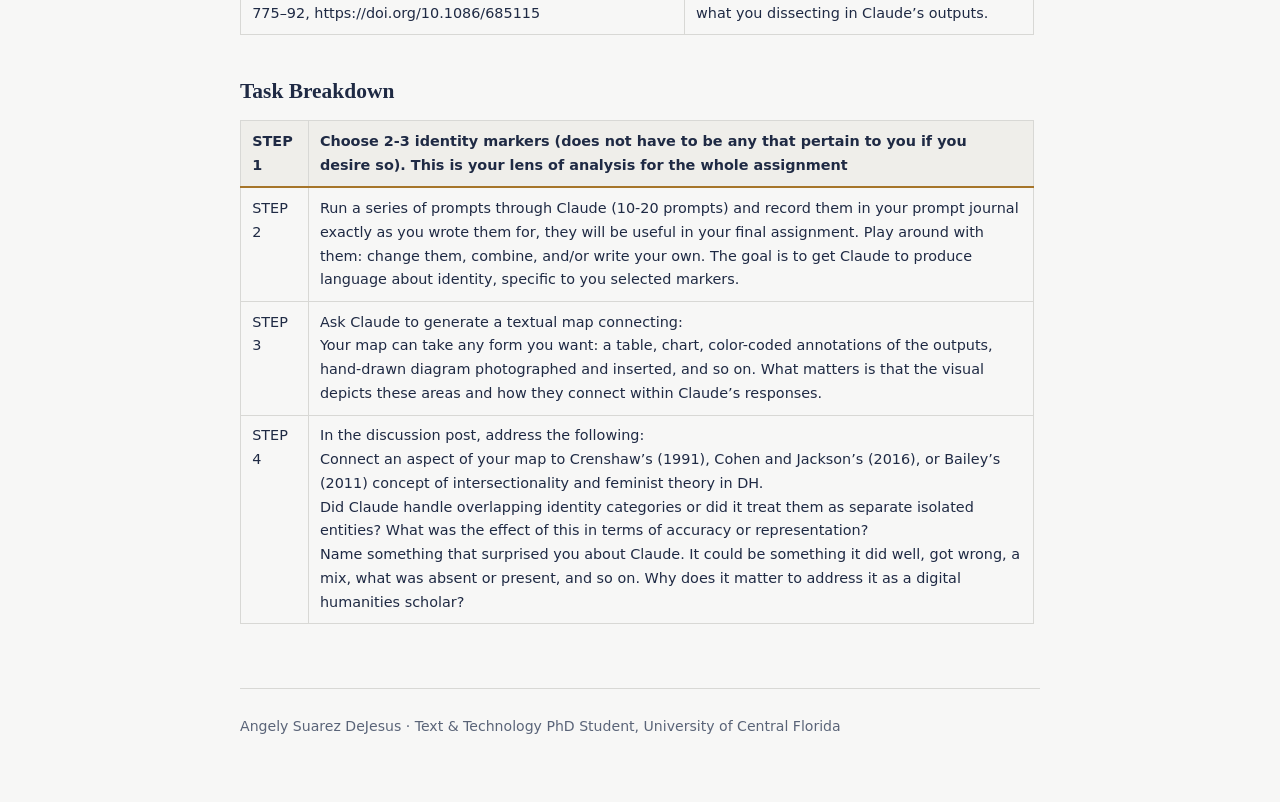
==== commit fa9d59cf: "Widen the reading column, expand the figure, plainer caption Text measure goes from 66 to 78 charact" ====
--- a/low-stakes-1.html
+++ b/low-stakes-1.html
@@ -5,7 +5,7 @@
 <meta name="viewport" content="width=device-width,initial-scale=1">
 <title>Low-Stakes 1 — ENG4237</title>
 <meta name="description" content="Low-Stakes 1: Mapping What AI Assumes.">
-<link rel="stylesheet" href="assets/style.css?v=fbf6eb58">
+<link rel="stylesheet" href="assets/style.css?v=d1d80574">
 <script>(function(){try{var t=localStorage.getItem("theme");
 if(t){document.documentElement.setAttribute("data-theme",t);}}catch(e){}})();</script>
 <link rel="icon" href="data:image/svg+xml,%3Csvg xmlns='http://www.w3.org/2000/svg' viewBox='0 0 100 100'%3E%3Ccircle cx='50' cy='50' r='46' fill='%236b2d5c'/%3E%3Ctext x='50' y='68' font-size='54' text-anchor='middle' fill='%23fff' font-family='Georgia,serif'%3EIM%3C/text%3E%3C/svg%3E">
--- a/assets/style.css
+++ b/assets/style.css
@@ -105,12 +105,63 @@
 .homebtn:hover,.homebtn:focus-visible{background:var(--accent-soft);
   border-color:var(--accent);color:var(--accent)}
 
+/* ---------- figure: the statement read as data ---------- */
+.figure{margin:0 -2.5rem 2.4rem;padding:1.6rem 1.8rem 1.2rem;background:var(--card);
+  border:1px solid var(--line);border-radius:var(--radius)}
+@media (max-width:900px){.figure{margin-left:0;margin-right:0}}
+.figstream{display:block;width:100%;height:auto}
+.figstream path{stroke:var(--card);stroke-width:1.25;transition:opacity .15s ease}
+.figstream:hover path{opacity:.45}
+.figstream path:hover{opacity:1}
+.s-a{fill:#1f2a44}.s-b{fill:#46506b}.s-c{fill:#a6752a}
+.s-d{fill:#6b7488}.s-e{fill:#c9a06a}
+:root[data-theme="dark"] .s-a{fill:#8f9ab8}
+:root[data-theme="dark"] .s-b{fill:#6f7a99}
+:root[data-theme="dark"] .s-c{fill:#d2a054}
+:root[data-theme="dark"] .s-d{fill:#9aa2b4}
+:root[data-theme="dark"] .s-e{fill:#e0bd85}
+@media (prefers-color-scheme:dark){
+  :root:not([data-theme="light"]) .s-a{fill:#8f9ab8}
+  :root:not([data-theme="light"]) .s-b{fill:#6f7a99}
+  :root:not([data-theme="light"]) .s-c{fill:#d2a054}
+  :root:not([data-theme="light"]) .s-d{fill:#9aa2b4}
+  :root:not([data-theme="light"]) .s-e{fill:#e0bd85}
+}
+.figtick{stroke:var(--card-soft);stroke-width:1}
+.figtxt{fill:var(--card-soft);font-size:11px;font-family:var(--font-sans)}
+.legend{display:flex;flex-wrap:wrap;gap:.5rem 1.1rem;margin:.6rem 0 .8rem}
+.key{display:inline-flex;align-items:center;gap:.4rem;font-size:.8rem;
+  color:var(--card-soft);letter-spacing:.02em}
+.key i{width:.85rem;height:.85rem;border-radius:3px;display:inline-block}
+/* fill paints SVG; the legend chips are HTML and need background */
+.key i.s-a{background:#1f2a44}.key i.s-b{background:#46506b}
+.key i.s-c{background:#a6752a}.key i.s-d{background:#6b7488}
+.key i.s-e{background:#c9a06a}
+:root[data-theme="dark"] .key i.s-a{background:#8f9ab8}
+:root[data-theme="dark"] .key i.s-b{background:#6f7a99}
+:root[data-theme="dark"] .key i.s-c{background:#d2a054}
+:root[data-theme="dark"] .key i.s-d{background:#9aa2b4}
+:root[data-theme="dark"] .key i.s-e{background:#e0bd85}
+@media (prefers-color-scheme:dark){
+  :root:not([data-theme="light"]) .key i.s-a{background:#8f9ab8}
+  :root:not([data-theme="light"]) .key i.s-b{background:#6f7a99}
+  :root:not([data-theme="light"]) .key i.s-c{background:#d2a054}
+  :root:not([data-theme="light"]) .key i.s-d{background:#9aa2b4}
+  :root:not([data-theme="light"]) .key i.s-e{background:#e0bd85}
+}
+.figure figcaption{font-size:.86rem;line-height:1.55;color:var(--card-soft);
+  border-top:1px solid var(--line);padding-top:.8rem;margin:0}
+
+/* ---------- pull quote ---------- */
+.pull{margin:2.2rem 0;padding:0 0 0 1.3rem;border-left:4px solid var(--accent-line);
+  font-family:var(--font-serif);font-size:1.28rem;line-height:1.45;color:var(--text)}
+
 /* ---------- reading page ---------- */
 .page-head{padding-bottom:1.4rem;border-bottom:1px solid var(--line);margin-bottom:2rem}
 .back{display:inline-block;font-size:.9rem;color:var(--accent);text-decoration:none;
   margin-bottom:1.2rem;font-weight:600}
 .back:hover{text-decoration:underline}
-.prose{max-width:66ch}
+.prose{max-width:78ch}
 .prose h2{font-family:var(--font-serif);font-size:1.34rem;margin:2.4rem 0 .7rem}
 .prose p{margin:0 0 1.15rem}
 .prose ul{margin:0 0 1.15rem 1.2rem;padding:0}
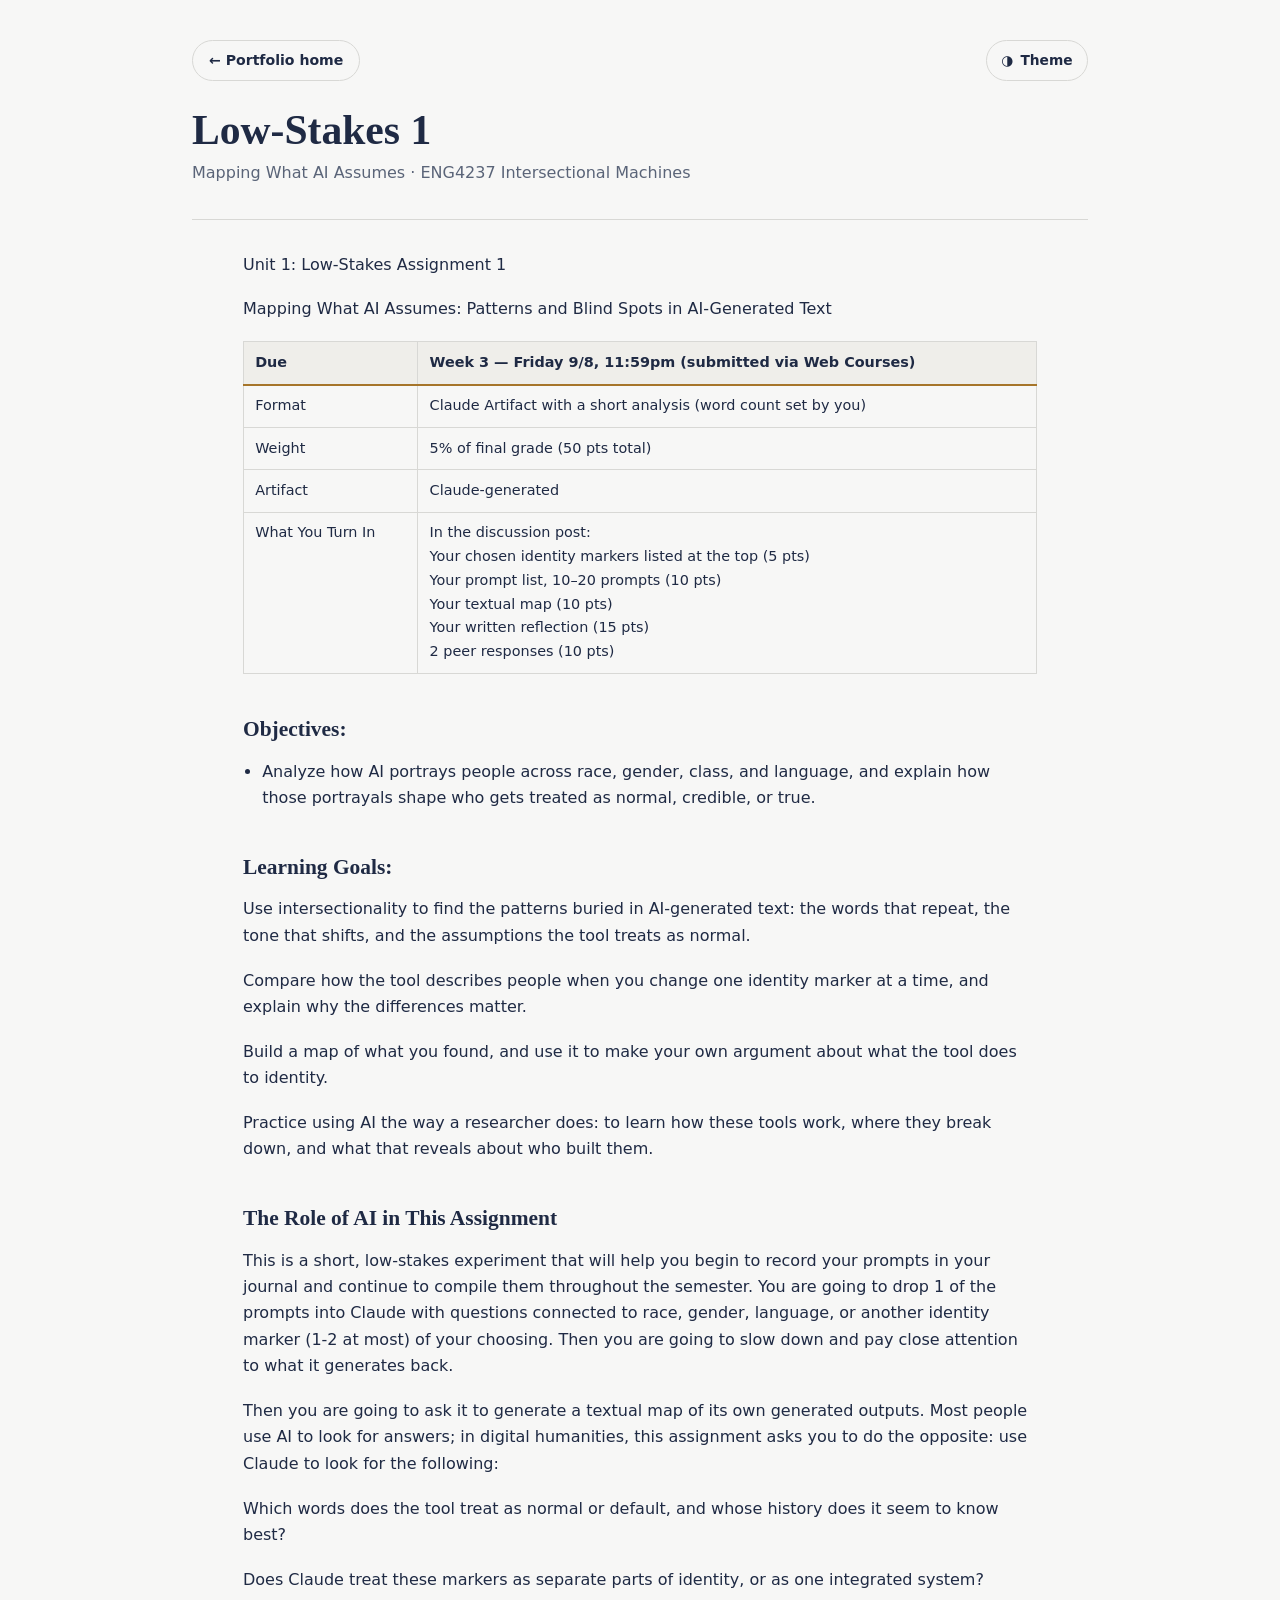
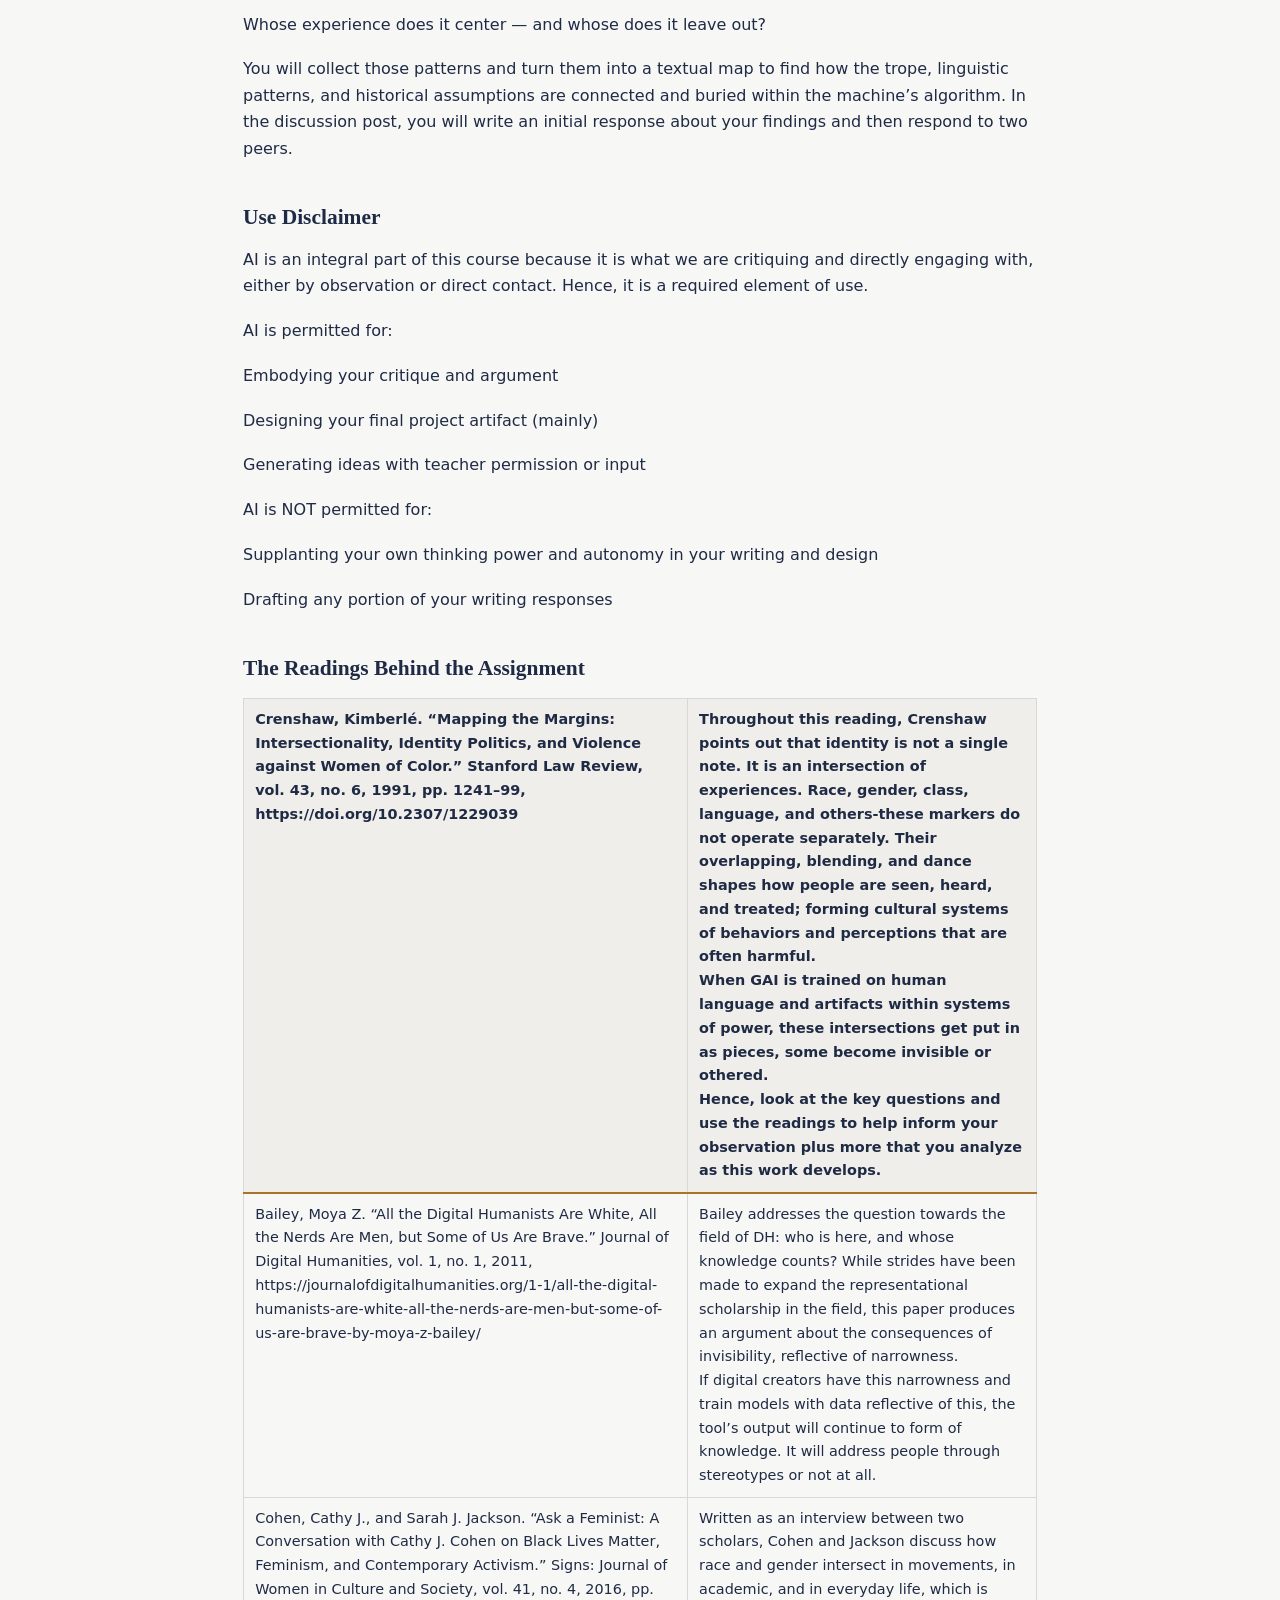
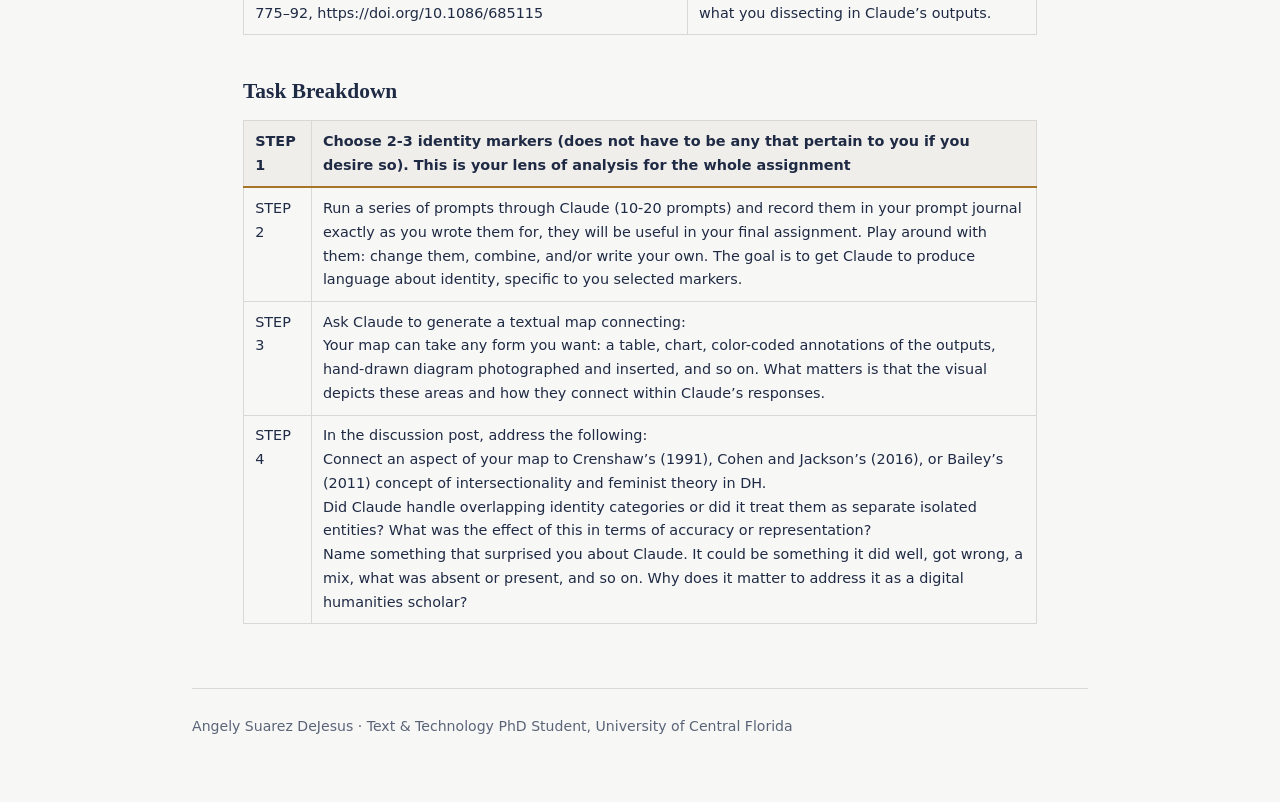
==== commit 373b9cdb: "Even margins on the reading pages The container was 2.5in from each edge but the column was not cent" ====
--- a/low-stakes-1.html
+++ b/low-stakes-1.html
@@ -5,7 +5,7 @@
 <meta name="viewport" content="width=device-width,initial-scale=1">
 <title>Low-Stakes 1 — ENG4237</title>
 <meta name="description" content="Low-Stakes 1: Mapping What AI Assumes.">
-<link rel="stylesheet" href="assets/style.css?v=d1d80574">
+<link rel="stylesheet" href="assets/style.css?v=df8063da">
 <script>(function(){try{var t=localStorage.getItem("theme");
 if(t){document.documentElement.setAttribute("data-theme",t);}}catch(e){}})();</script>
 <link rel="icon" href="data:image/svg+xml,%3Csvg xmlns='http://www.w3.org/2000/svg' viewBox='0 0 100 100'%3E%3Ccircle cx='50' cy='50' r='46' fill='%236b2d5c'/%3E%3Ctext x='50' y='68' font-size='54' text-anchor='middle' fill='%23fff' font-family='Georgia,serif'%3EIM%3C/text%3E%3C/svg%3E">
--- a/assets/style.css
+++ b/assets/style.css
@@ -32,8 +32,8 @@
 *{box-sizing:border-box}
 body{margin:0;background:var(--bg);color:var(--text);font-family:var(--font-sans);
   line-height:1.65;-webkit-font-smoothing:antialiased}
-.wrap{padding:2.5rem 2.5in 4rem}
-@media (max-width:1180px){.wrap{padding-left:1.25in;padding-right:1.25in}}
+.wrap{padding:2.5rem 2in 4rem}
+@media (max-width:1180px){.wrap{padding-left:1in;padding-right:1in}}
 @media (max-width:760px){.wrap{padding-left:1.25rem;padding-right:1.25rem}}
 a{color:inherit}
 :focus-visible{outline:3px solid var(--focus);outline-offset:3px;border-radius:6px}
@@ -152,16 +152,30 @@
 .figure figcaption{font-size:.86rem;line-height:1.55;color:var(--card-soft);
   border-top:1px solid var(--line);padding-top:.8rem;margin:0}
 
-/* ---------- pull quote ---------- */
-.pull{margin:2.2rem 0;padding:0 0 0 1.3rem;border-left:4px solid var(--accent-line);
-  font-family:var(--font-serif);font-size:1.28rem;line-height:1.45;color:var(--text)}
+/* ---------- pull quote, set into the margin like a magazine ---------- */
+.pull{float:right;width:min(18rem,44%);margin:.35rem -5rem 1.1rem 2.2rem;
+  padding:.2rem 0 .2rem 1.2rem;border-left:4px solid var(--accent-line);
+  font-family:var(--font-serif);font-size:1.24rem;line-height:1.42;
+  color:var(--text)}
+/* alternate sides down the page */
+.pull.left{float:left;margin:.35rem 2.2rem 1.1rem -5rem;
+  padding:.2rem 1.2rem .2rem 0;text-align:right;
+  border-left:0;border-right:4px solid var(--accent-line)}
+/* headings must clear a floated quote or they ride up beside it */
+.prose h2{clear:both}
+/* below the point where the margin disappears, sit them back in the flow */
+@media (max-width:1000px){
+  .pull,.pull.left{float:none;width:auto;text-align:left;
+    margin:2rem 0;padding:.2rem 0 .2rem 1.2rem;
+    border-left:4px solid var(--accent-line);border-right:0}
+}
 
 /* ---------- reading page ---------- */
 .page-head{padding-bottom:1.4rem;border-bottom:1px solid var(--line);margin-bottom:2rem}
 .back{display:inline-block;font-size:.9rem;color:var(--accent);text-decoration:none;
   margin-bottom:1.2rem;font-weight:600}
 .back:hover{text-decoration:underline}
-.prose{max-width:78ch}
+.prose{max-width:78ch;margin-inline:auto}
 .prose h2{font-family:var(--font-serif);font-size:1.34rem;margin:2.4rem 0 .7rem}
 .prose p{margin:0 0 1.15rem}
 .prose ul{margin:0 0 1.15rem 1.2rem;padding:0}
